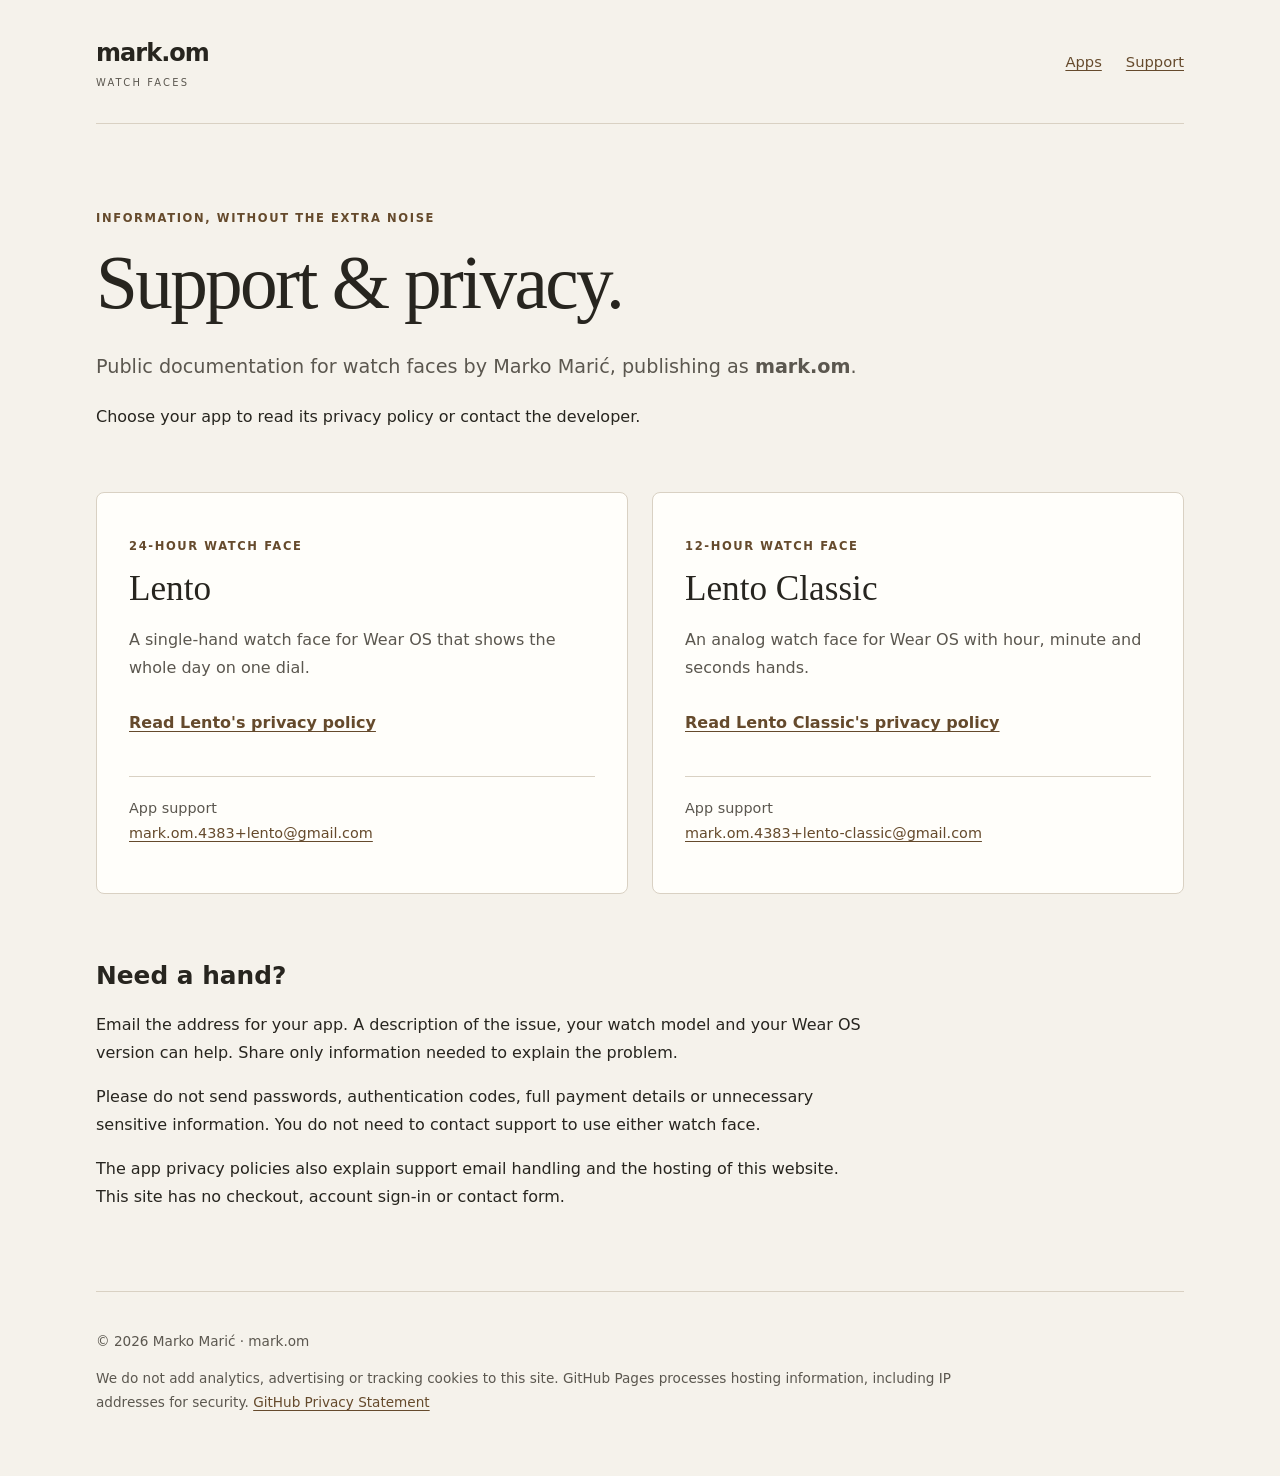
==== index.html @ ae16f756 "Add watch face support and privacy pages [AI-assisted], reviewed by: Marko Marić" ====
<!doctype html>
<html lang="en">
<head>
  <meta charset="utf-8">
  <meta name="viewport" content="width=device-width, initial-scale=1">
  <meta name="referrer" content="no-referrer">
  <meta name="description" content="Support and privacy information for Lento and Lento Classic watch faces by mark.om.">
  <title>Watch faces | Support &amp; privacy | mark.om</title>
  <link rel="stylesheet" href="styles.css">
</head>
<body>
  <a class="skip-link" href="#main">Skip to content</a>
  <header class="site-header wrap">
    <a class="brand" href="index.html" aria-label="mark.om watch faces home">mark.om<span>WATCH FACES</span></a>
    <nav aria-label="Main navigation"><a href="#apps">Apps</a><a href="#support">Support</a></nav>
  </header>
  <main id="main" class="wrap">
    <section class="intro" aria-labelledby="page-title">
      <p class="eyebrow">INFORMATION, WITHOUT THE EXTRA NOISE</p>
      <h1 id="page-title">Support &amp; privacy.</h1>
      <p class="lead">Public documentation for watch faces by Marko Marić, publishing as <strong>mark.om</strong>.</p>
      <p>Choose your app to read its privacy policy or contact the developer.</p>
    </section>
    <section id="apps" class="app-grid" aria-label="Watch face documentation">
      <article class="app-card">
        <p class="eyebrow">24-HOUR WATCH FACE</p>
        <h2>Lento</h2>
        <p>A single-hand watch face for Wear OS that shows the whole day on one dial.</p>
        <a class="policy-link" href="lento/privacy/index.html">Read Lento's privacy policy</a>
        <p class="contact"><span>App support</span><a href="mailto:mark.om.4383+lento@gmail.com">mark.om.4383+lento@gmail.com</a></p>
      </article>
      <article class="app-card">
        <p class="eyebrow">12-HOUR WATCH FACE</p>
        <h2>Lento Classic</h2>
        <p>An analog watch face for Wear OS with hour, minute and seconds hands.</p>
        <a class="policy-link" href="lento-classic/privacy/index.html">Read Lento Classic's privacy policy</a>
        <p class="contact"><span>App support</span><a href="mailto:mark.om.4383+lento-classic@gmail.com">mark.om.4383+lento-classic@gmail.com</a></p>
      </article>
    </section>
    <section id="support" class="support-section" aria-labelledby="support-title">
      <h2 id="support-title">Need a hand?</h2>
      <p>Email the address for your app. A description of the issue, your watch model and your Wear OS version can help. Share only information needed to explain the problem.</p>
      <p>Please do not send passwords, authentication codes, full payment details or unnecessary sensitive information. You do not need to contact support to use either watch face.</p>
      <p>The app privacy policies also explain support email handling and the hosting of this website. This site has no checkout, account sign-in or contact form.</p>
    </section>
  </main>
  <footer class="site-footer wrap">
    <p>© 2026 Marko Marić · mark.om</p>
    <p>We do not add analytics, advertising or tracking cookies to this site. GitHub Pages processes hosting information, including IP addresses for security. <a href="https://docs.github.com/en/site-policy/privacy-policies/github-general-privacy-statement" rel="noreferrer">GitHub Privacy Statement</a></p>
  </footer>
</body>
</html>
---- styles.css ----
:root {
  color-scheme: light;
  --paper: #f5f2eb;
  --card: #fffefa;
  --ink: #27251f;
  --muted: #5b574f;
  --accent: #654a2c;
  --line: #d9d1c3;
}
* { box-sizing: border-box; }
html { scroll-padding-top: 1.5rem; }
body { margin: 0; background: var(--paper); color: var(--ink); font: 1rem/1.75 system-ui, -apple-system, BlinkMacSystemFont, "Segoe UI", sans-serif; }
a { color: var(--accent); text-underline-offset: .2em; overflow-wrap: anywhere; }
a:hover { text-decoration-thickness: .14em; }
a:focus-visible { outline: 3px solid var(--accent); outline-offset: 5px; border-radius: 2px; }
.wrap { width: min(100% - 3rem, 68rem); margin-inline: auto; }
.skip-link { position: absolute; left: 1rem; top: -8rem; padding: .6rem 1rem; background: var(--card); z-index: 2; }
.skip-link:focus { top: 1rem; }
.site-header { display: flex; justify-content: space-between; align-items: center; gap: 2rem; padding-block: 2rem; border-bottom: 1px solid var(--line); }
.brand { color: var(--ink); text-decoration: none; font-size: 1.5rem; font-weight: 650; letter-spacing: -.04em; }
.brand span { display: block; color: var(--muted); font-size: .62rem; font-weight: 500; letter-spacing: .22em; }
nav { display: flex; flex-wrap: wrap; gap: 1.5rem; font-size: .92rem; }
.intro { max-width: 48rem; padding-block: 4.5rem 2.8rem; }
.eyebrow { color: var(--accent); font-size: .72rem; font-weight: 650; letter-spacing: .14em; }
h1, h2 { line-height: 1.15; text-wrap: balance; }
h1 { margin: .5rem 0 1.5rem; font-family: Georgia, "Times New Roman", serif; font-weight: 400; font-size: clamp(2.5rem, 6vw, 4.7rem); letter-spacing: -.035em; }
h2 { font-size: 1.55rem; font-weight: 600; }
.lead { font-size: 1.2rem; color: var(--muted); }
.app-grid { display: grid; grid-template-columns: repeat(2, minmax(0, 1fr)); gap: 1.5rem; }
.app-card { padding: 2rem; border: 1px solid var(--line); border-radius: .5rem; background: var(--card); }
.app-card h2 { font: 400 2.2rem/1.2 Georgia, "Times New Roman", serif; margin-block: .5rem 1rem; }
.app-card > p:not(.eyebrow) { color: var(--muted); }
.policy-link { display: inline-block; margin-block: .7rem; font-weight: 600; }
.contact { margin-top: 1.7rem; padding-top: 1.2rem; border-top: 1px solid var(--line); font-size: .9rem; }
.contact span { display: block; }
.support-section { max-width: 48rem; padding-block: 3rem; }
.site-footer { margin-top: 1rem; padding-block: 1.5rem 3rem; border-top: 1px solid var(--line); color: var(--muted); font-size: .85rem; }
.site-footer p { max-width: 54rem; }
.policy { max-width: 48rem; margin-inline: auto; padding-block: 3rem; }
.policy h1 { font-size: clamp(2.3rem, 5vw, 3.8rem); }
.policy h2 { margin-top: 2.6rem; font-size: 1.3rem; line-height: 1.4; }
.policy li { margin-block: .4rem; }
.policy-meta { color: var(--muted); font-size: .9rem; }
.summary { padding: 1rem 1.3rem; background: var(--card); border-left: 3px solid var(--accent); margin-block: 1.8rem; }
.summary p { margin: .3rem 0; }
code { font-size: .9em; overflow-wrap: anywhere; }
@media (max-width: 42rem) {
  .wrap { width: min(100% - 2rem, 68rem); }
  .site-header { padding-block: 1.3rem; gap: 1rem; }
  nav { gap: 1rem; }
  .intro { padding-block: 2.8rem 1.8rem; }
  .app-grid { grid-template-columns: 1fr; }
  .app-card { padding: 1.4rem; }
  .policy { padding-block: 2rem; }
}
@media print {
  body { background: white; color: black; font-size: 11pt; }
  .wrap { width: 100%; }
  nav, .skip-link { display: none; }
  a { color: black; }
  .policy { max-width: none; padding-block: 1rem; }
  .summary { background: white; }
}
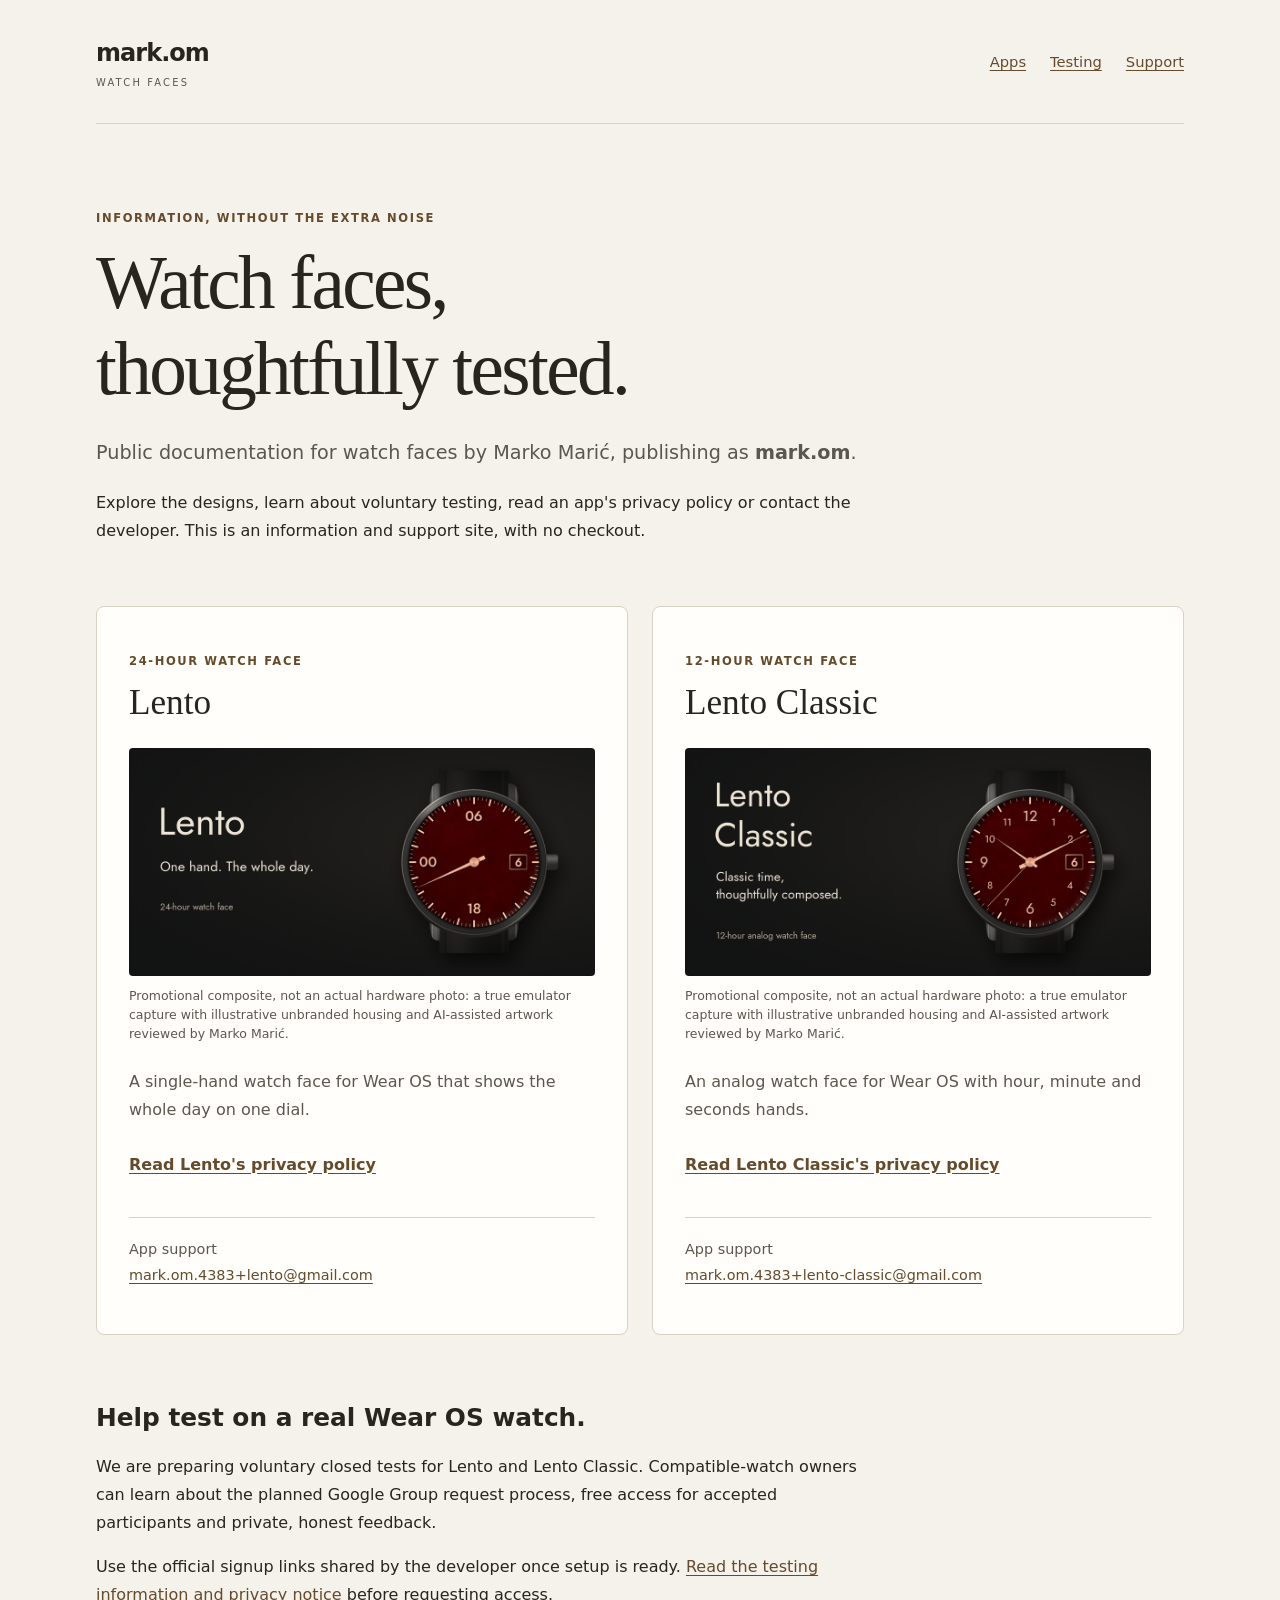
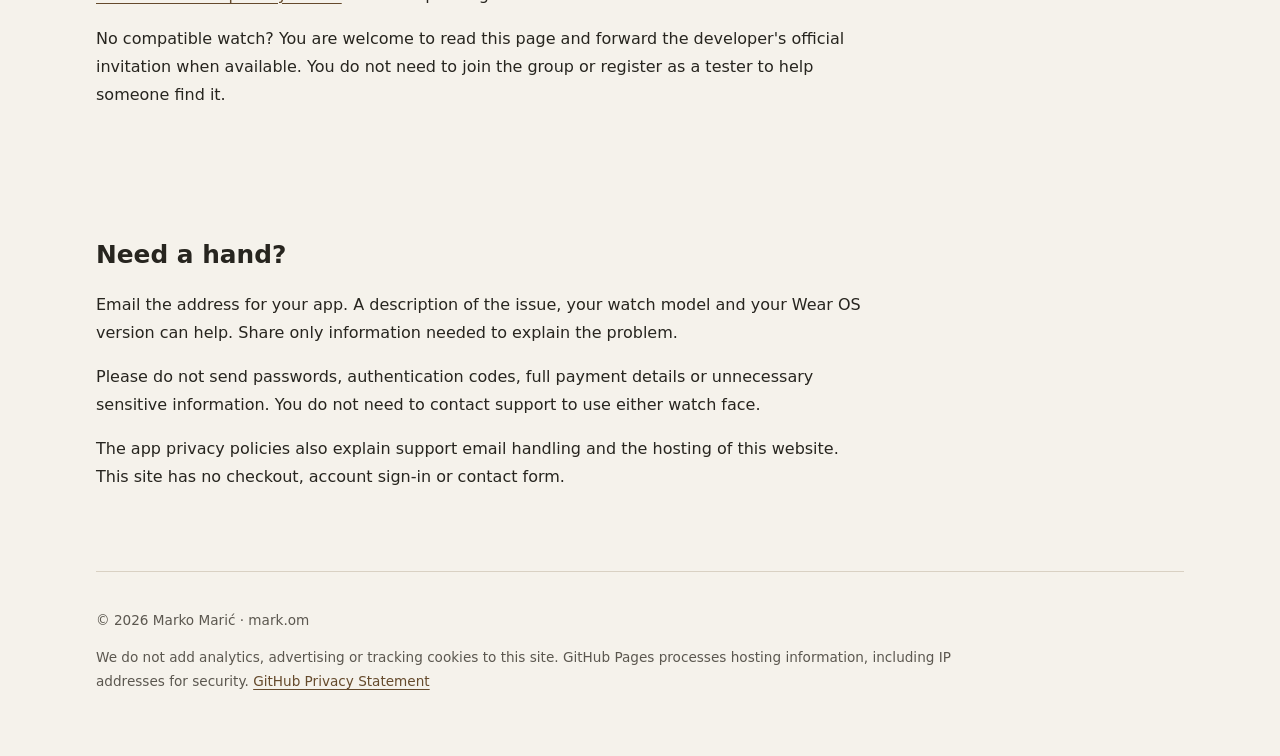
==== commit 3b3352eb: "Add voluntary closed-testing information [AI-assisted], reviewed by: Marko Marić" ====
--- a/index.html
+++ b/index.html
@@ -4,27 +4,31 @@
   <meta charset="utf-8">
   <meta name="viewport" content="width=device-width, initial-scale=1">
   <meta name="referrer" content="no-referrer">
-  <meta name="description" content="Support and privacy information for Lento and Lento Classic watch faces by mark.om.">
-  <title>Watch faces | Support &amp; privacy | mark.om</title>
+  <meta name="description" content="Information, voluntary closed testing, support and privacy for Lento and Lento Classic watch faces by mark.om.">
+  <title>Watch faces | Testing, support &amp; privacy | mark.om</title>
   <link rel="stylesheet" href="styles.css">
 </head>
 <body>
   <a class="skip-link" href="#main">Skip to content</a>
   <header class="site-header wrap">
     <a class="brand" href="index.html" aria-label="mark.om watch faces home">mark.om<span>WATCH FACES</span></a>
-    <nav aria-label="Main navigation"><a href="#apps">Apps</a><a href="#support">Support</a></nav>
+    <nav aria-label="Main navigation"><a href="#apps">Apps</a><a href="testing/index.html">Testing</a><a href="#support">Support</a></nav>
   </header>
   <main id="main" class="wrap">
     <section class="intro" aria-labelledby="page-title">
       <p class="eyebrow">INFORMATION, WITHOUT THE EXTRA NOISE</p>
-      <h1 id="page-title">Support &amp; privacy.</h1>
+      <h1 id="page-title">Watch faces, thoughtfully tested.</h1>
       <p class="lead">Public documentation for watch faces by Marko Marić, publishing as <strong>mark.om</strong>.</p>
-      <p>Choose your app to read its privacy policy or contact the developer.</p>
+      <p>Explore the designs, learn about voluntary testing, read an app's privacy policy or contact the developer. This is an information and support site, with no checkout.</p>
     </section>
     <section id="apps" class="app-grid" aria-label="Watch face documentation">
       <article class="app-card">
         <p class="eyebrow">24-HOUR WATCH FACE</p>
         <h2>Lento</h2>
+        <figure class="feature">
+          <img src="assets/lento-feature.png" width="1024" height="500" alt="Lento promotional composite showing its 24-hour single-hand watch face in illustrative unbranded watch housing.">
+          <figcaption>Promotional composite, not an actual hardware photo: a true emulator capture with illustrative unbranded housing and AI-assisted artwork reviewed by Marko Marić.</figcaption>
+        </figure>
         <p>A single-hand watch face for Wear OS that shows the whole day on one dial.</p>
         <a class="policy-link" href="lento/privacy/index.html">Read Lento's privacy policy</a>
         <p class="contact"><span>App support</span><a href="mailto:mark.om.4383+lento@gmail.com">mark.om.4383+lento@gmail.com</a></p>
@@ -32,10 +36,20 @@
       <article class="app-card">
         <p class="eyebrow">12-HOUR WATCH FACE</p>
         <h2>Lento Classic</h2>
+        <figure class="feature">
+          <img src="assets/lento-classic-feature.png" width="1024" height="500" alt="Lento Classic promotional composite showing its analog hour, minute and seconds hands in illustrative unbranded watch housing.">
+          <figcaption>Promotional composite, not an actual hardware photo: a true emulator capture with illustrative unbranded housing and AI-assisted artwork reviewed by Marko Marić.</figcaption>
+        </figure>
         <p>An analog watch face for Wear OS with hour, minute and seconds hands.</p>
         <a class="policy-link" href="lento-classic/privacy/index.html">Read Lento Classic's privacy policy</a>
         <p class="contact"><span>App support</span><a href="mailto:mark.om.4383+lento-classic@gmail.com">mark.om.4383+lento-classic@gmail.com</a></p>
       </article>
+    </section>
+    <section id="testing" class="support-section" aria-labelledby="testing-title">
+      <h2 id="testing-title">Help test on a real Wear OS watch.</h2>
+      <p>We are preparing voluntary closed tests for Lento and Lento Classic. Compatible-watch owners can learn about the planned Google Group request process, free access for accepted participants and private, honest feedback.</p>
+      <p>Use the official signup links shared by the developer once setup is ready. <a href="testing/index.html">Read the testing information and privacy notice</a> before requesting access.</p>
+      <p>No compatible watch? You are welcome to read this page and forward the developer's official invitation when available. You do not need to join the group or register as a tester to help someone find it.</p>
     </section>
     <section id="support" class="support-section" aria-labelledby="support-title">
       <h2 id="support-title">Need a hand?</h2>
--- a/styles.css
+++ b/styles.css
@@ -44,9 +44,17 @@
 .summary { padding: 1rem 1.3rem; background: var(--card); border-left: 3px solid var(--accent); margin-block: 1.8rem; }
 .summary p { margin: .3rem 0; }
 code { font-size: .9em; overflow-wrap: anywhere; }
+.feature { margin: 1.5rem 0; }
+.feature img { display: block; width: 100%; height: auto; border-radius: .25rem; }
+.feature figcaption { margin-top: .6rem; font-size: .78rem; line-height: 1.55; color: var(--muted); }
+.section-nav { padding-block: .8rem; border-block: 1px solid var(--line); }
+.intent { margin: 1.5rem 0; padding: 1rem 1.3rem; border-left: 3px solid var(--accent); background: var(--card); }
+.intent p { margin: 0; }
+.policy h3 { margin-top: 1.8rem; font-size: 1.1rem; line-height: 1.45; }
+.policy section { scroll-margin-top: 1.5rem; }
 @media (max-width: 42rem) {
   .wrap { width: min(100% - 2rem, 68rem); }
-  .site-header { padding-block: 1.3rem; gap: 1rem; }
+  .site-header { padding-block: 1.3rem; gap: 1rem; flex-wrap: wrap; }
   nav { gap: 1rem; }
   .intro { padding-block: 2.8rem 1.8rem; }
   .app-grid { grid-template-columns: 1fr; }
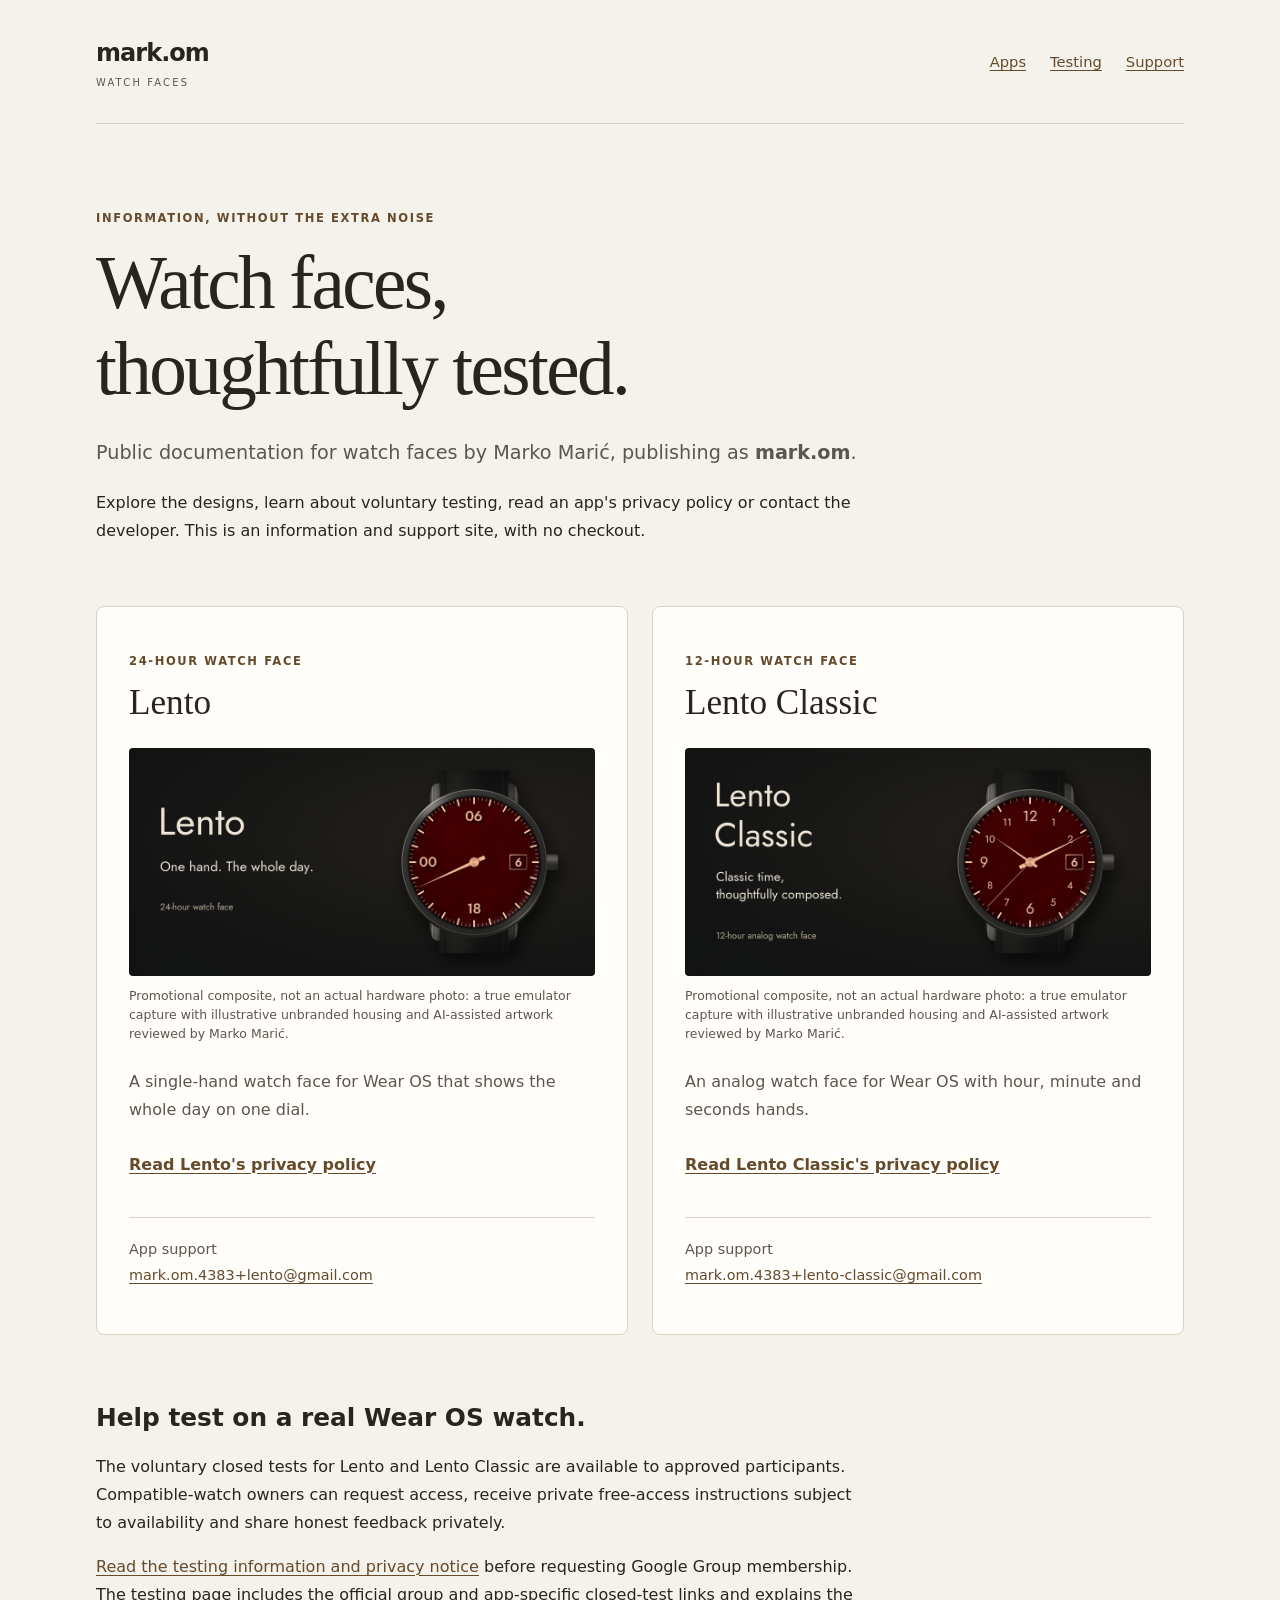
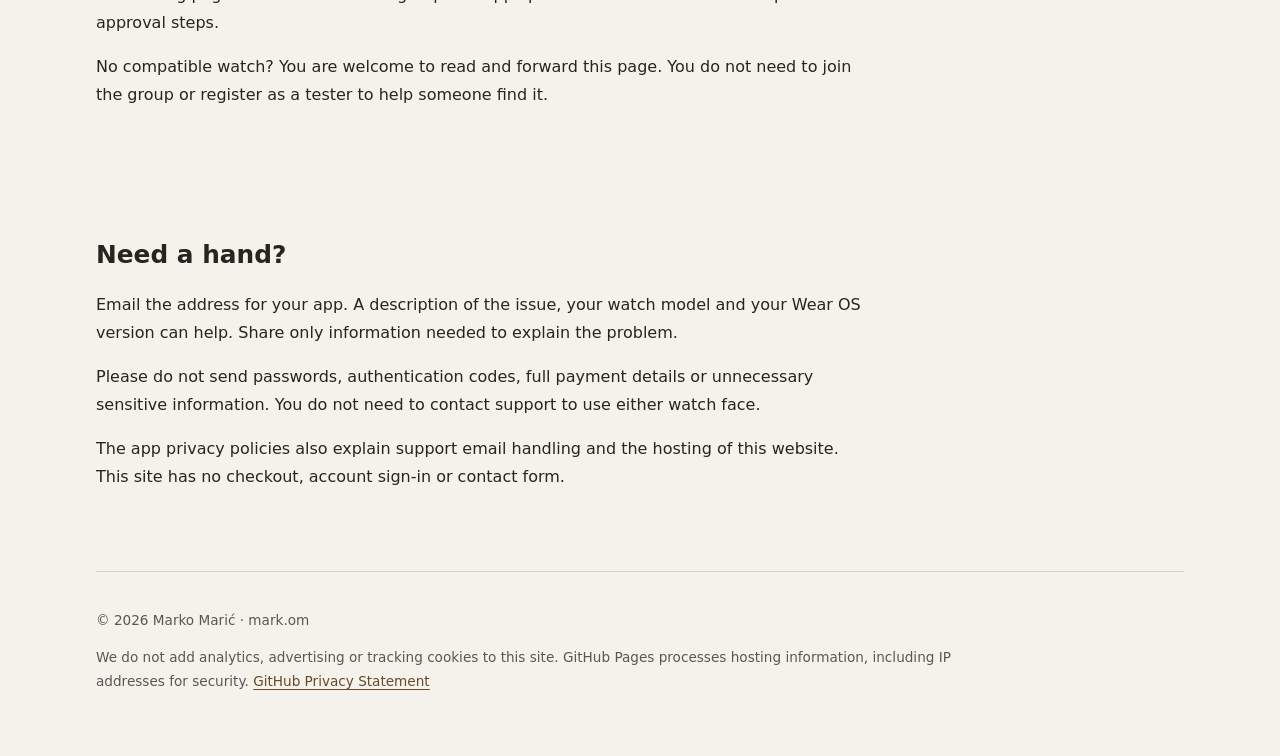
==== commit dc608bd0: "Add active closed-test signup links [AI-assisted], reviewed by: Marko Marić" ====
--- a/index.html
+++ b/index.html
@@ -47,9 +47,9 @@
     </section>
     <section id="testing" class="support-section" aria-labelledby="testing-title">
       <h2 id="testing-title">Help test on a real Wear OS watch.</h2>
-      <p>We are preparing voluntary closed tests for Lento and Lento Classic. Compatible-watch owners can learn about the planned Google Group request process, free access for accepted participants and private, honest feedback.</p>
-      <p>Use the official signup links shared by the developer once setup is ready. <a href="testing/index.html">Read the testing information and privacy notice</a> before requesting access.</p>
-      <p>No compatible watch? You are welcome to read this page and forward the developer's official invitation when available. You do not need to join the group or register as a tester to help someone find it.</p>
+      <p>The voluntary closed tests for Lento and Lento Classic are available to approved participants. Compatible-watch owners can request access, receive private free-access instructions subject to availability and share honest feedback privately.</p>
+      <p><a href="testing/index.html">Read the testing information and privacy notice</a> before requesting Google Group membership. The testing page includes the official group and app-specific closed-test links and explains the approval steps.</p>
+      <p>No compatible watch? You are welcome to read and forward this page. You do not need to join the group or register as a tester to help someone find it.</p>
     </section>
     <section id="support" class="support-section" aria-labelledby="support-title">
       <h2 id="support-title">Need a hand?</h2>
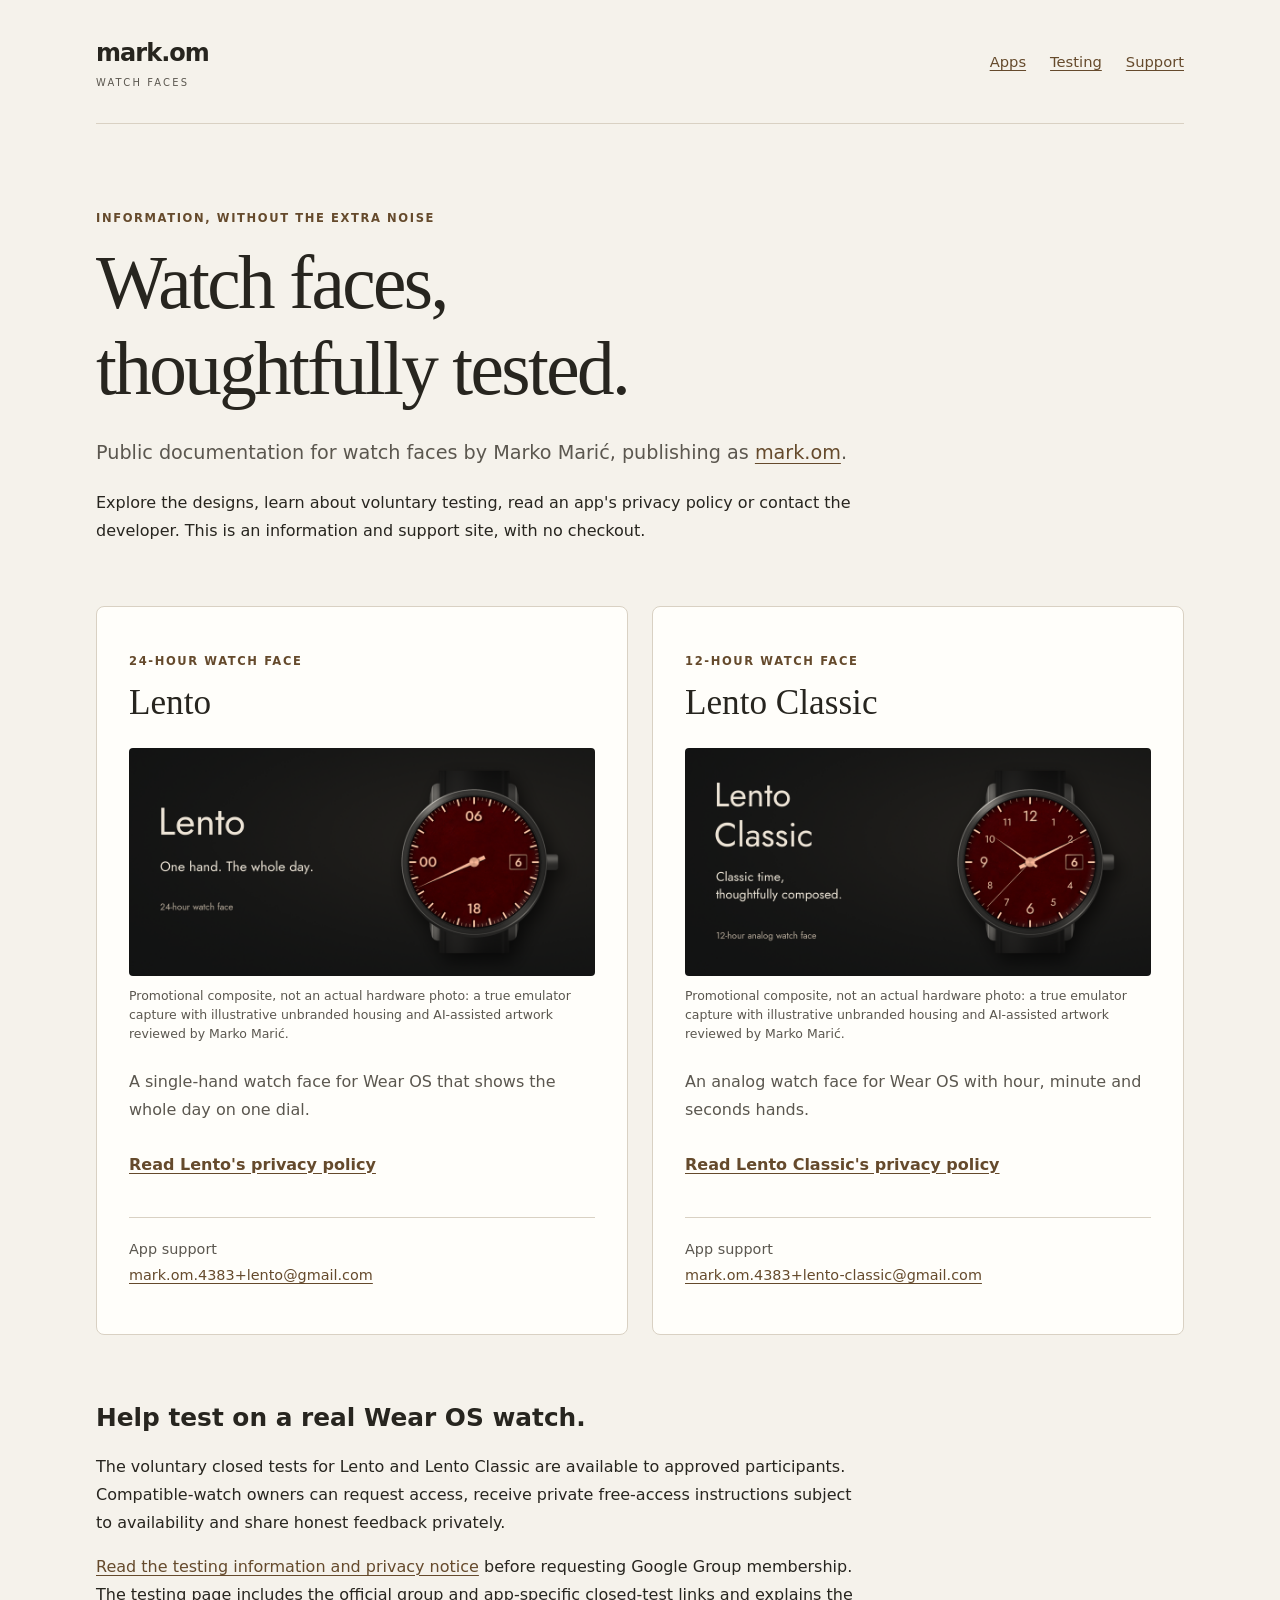
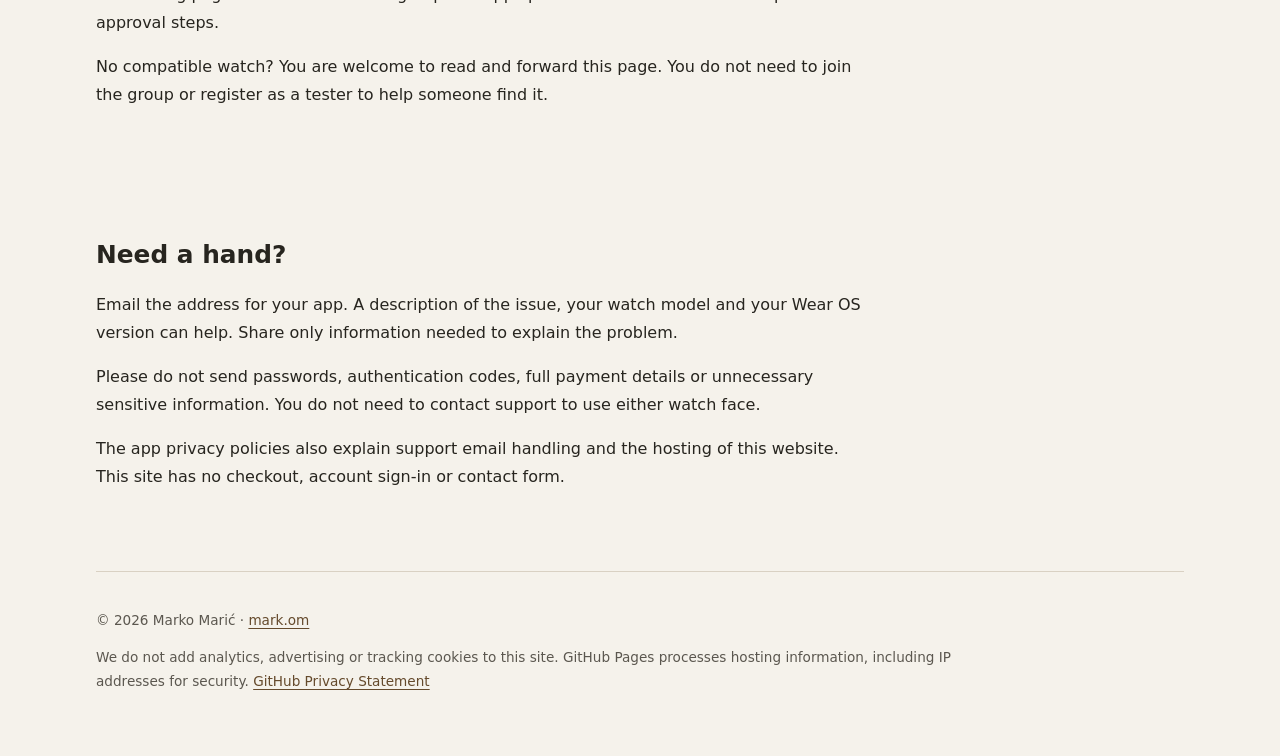
==== commit 850e1181: "Align testing guidance and brand links" ====
--- a/index.html
+++ b/index.html
@@ -11,14 +11,14 @@
 <body>
   <a class="skip-link" href="#main">Skip to content</a>
   <header class="site-header wrap">
-    <a class="brand" href="index.html" aria-label="mark.om watch faces home">mark.om<span>WATCH FACES</span></a>
+    <a class="brand" href="https://github.com/mmaric27" aria-label="mark.om on GitHub">mark.om<span>WATCH FACES</span></a>
     <nav aria-label="Main navigation"><a href="#apps">Apps</a><a href="testing/index.html">Testing</a><a href="#support">Support</a></nav>
   </header>
   <main id="main" class="wrap">
     <section class="intro" aria-labelledby="page-title">
       <p class="eyebrow">INFORMATION, WITHOUT THE EXTRA NOISE</p>
       <h1 id="page-title">Watch faces, thoughtfully tested.</h1>
-      <p class="lead">Public documentation for watch faces by Marko Marić, publishing as <strong>mark.om</strong>.</p>
+      <p class="lead">Public documentation for watch faces by Marko Marić, publishing as <a href="https://github.com/mmaric27">mark.om</a>.</p>
       <p>Explore the designs, learn about voluntary testing, read an app's privacy policy or contact the developer. This is an information and support site, with no checkout.</p>
     </section>
     <section id="apps" class="app-grid" aria-label="Watch face documentation">
@@ -59,7 +59,7 @@
     </section>
   </main>
   <footer class="site-footer wrap">
-    <p>© 2026 Marko Marić · mark.om</p>
+    <p>© 2026 Marko Marić · <a href="https://github.com/mmaric27">mark.om</a></p>
     <p>We do not add analytics, advertising or tracking cookies to this site. GitHub Pages processes hosting information, including IP addresses for security. <a href="https://docs.github.com/en/site-policy/privacy-policies/github-general-privacy-statement" rel="noreferrer">GitHub Privacy Statement</a></p>
   </footer>
 </body>
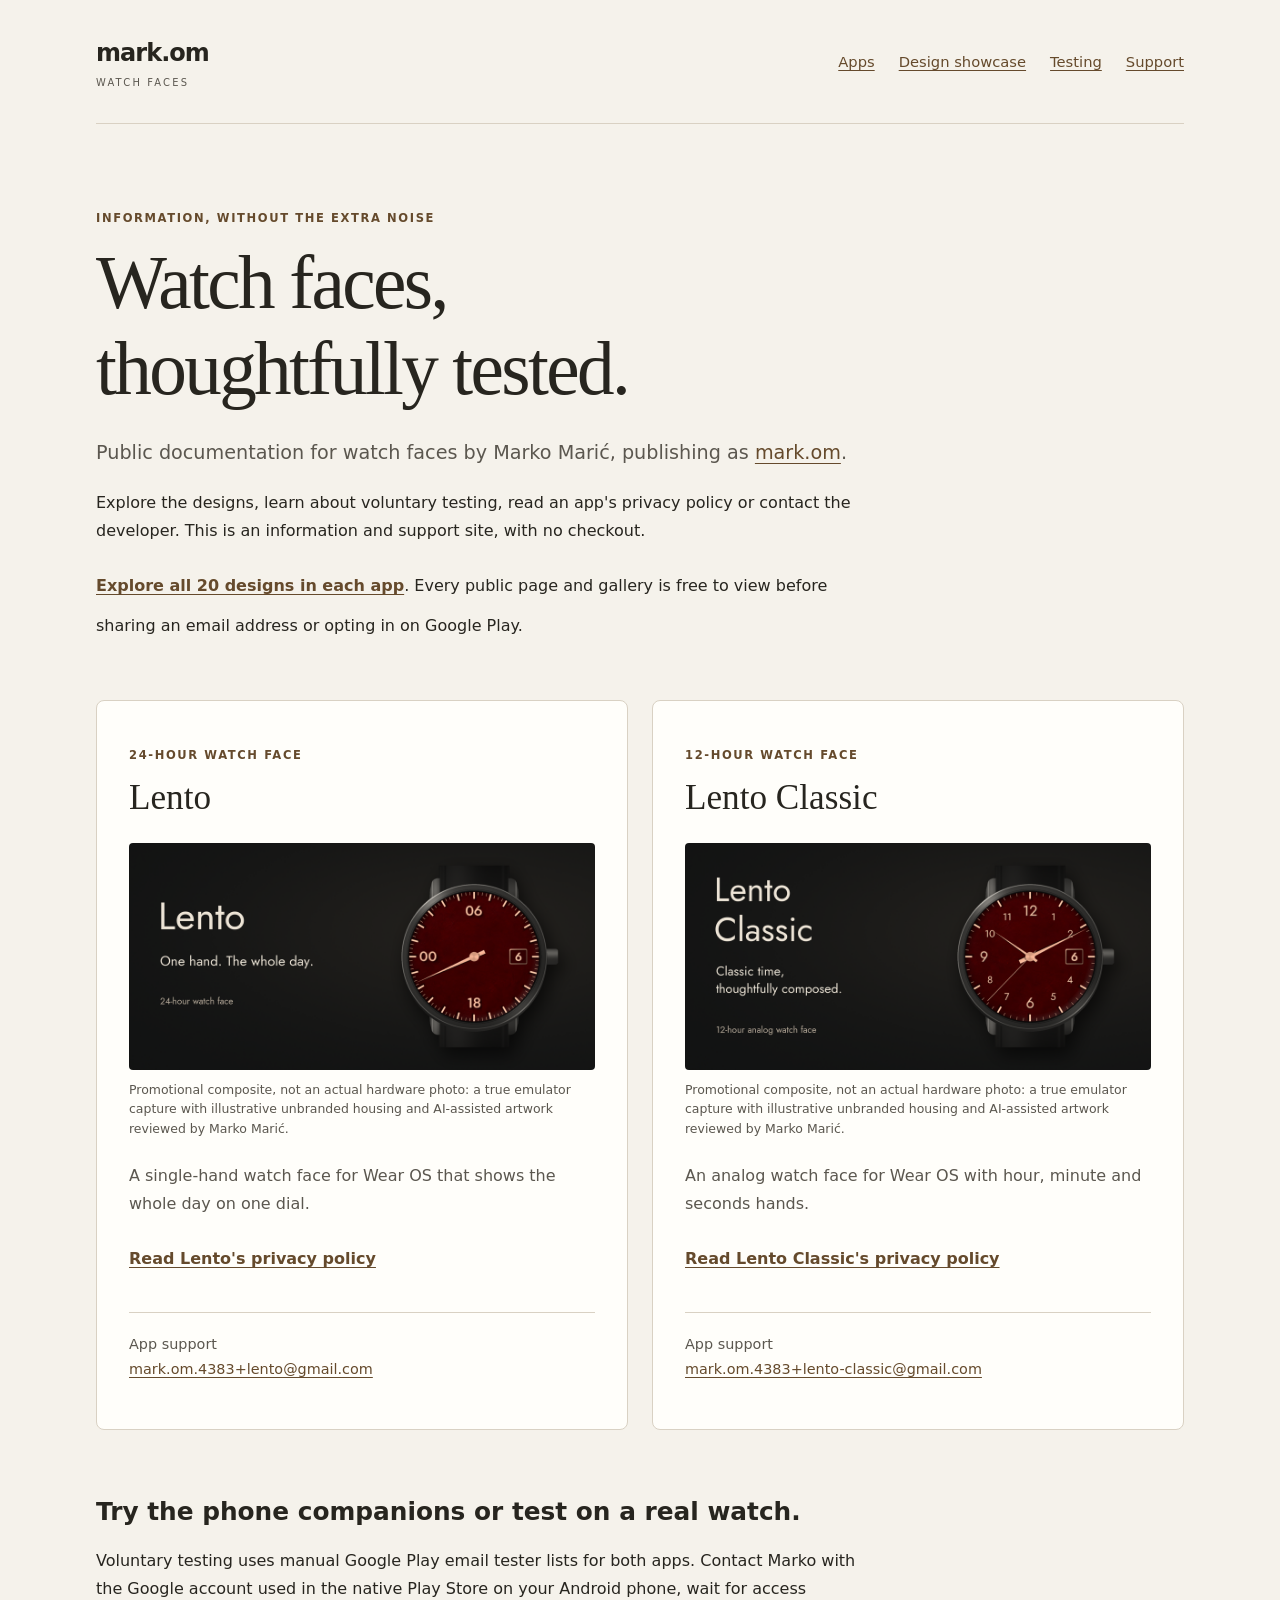
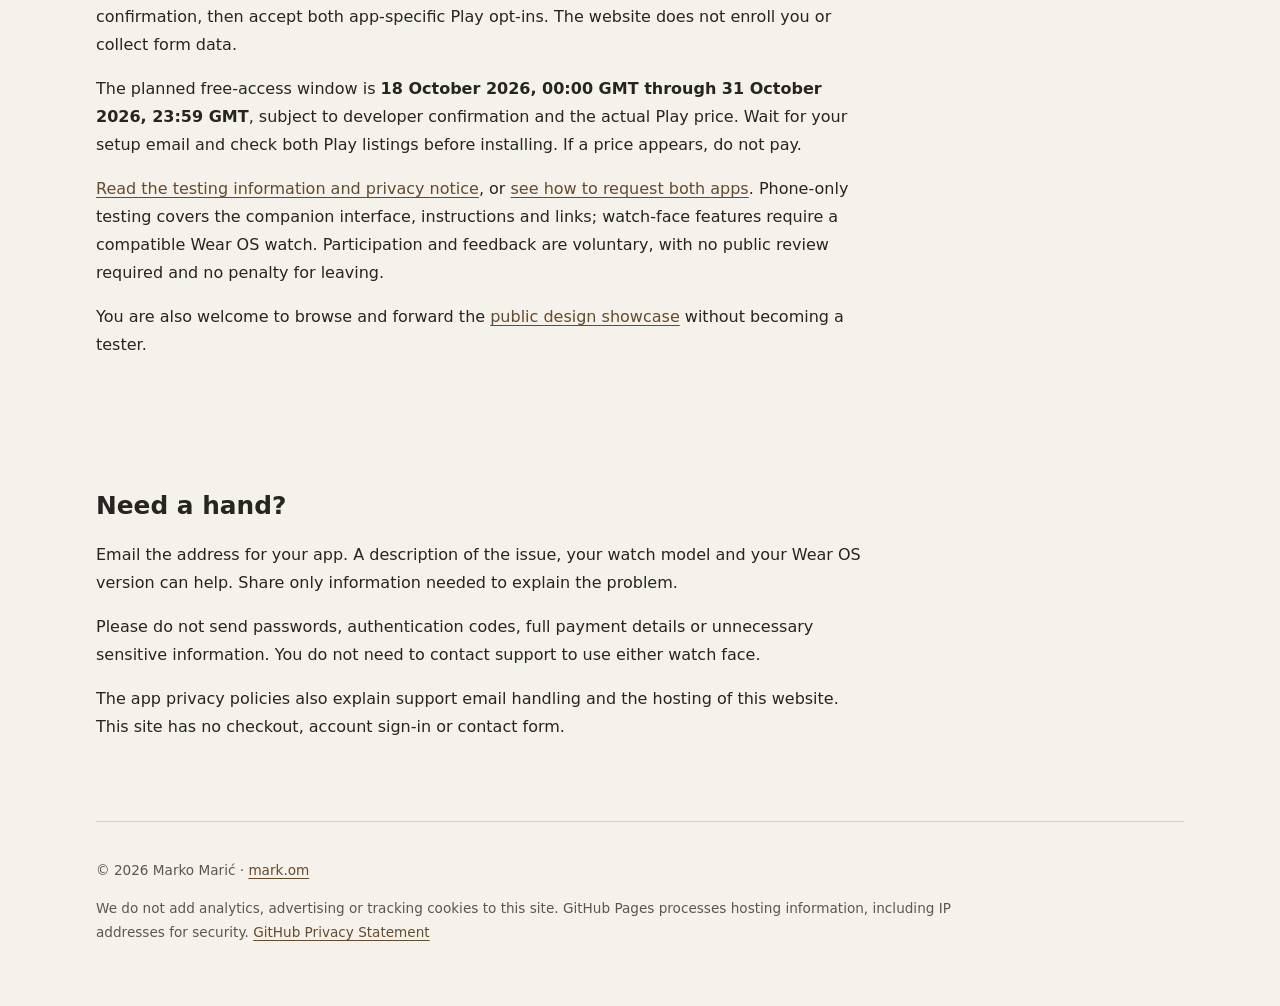
==== commit 968de006: "Simplify tester access with manual email lists" ====
--- a/index.html
+++ b/index.html
@@ -12,7 +12,7 @@
   <a class="skip-link" href="#main">Skip to content</a>
   <header class="site-header wrap">
     <a class="brand" href="https://github.com/mmaric27" aria-label="mark.om on GitHub">mark.om<span>WATCH FACES</span></a>
-    <nav aria-label="Main navigation"><a href="#apps">Apps</a><a href="testing/index.html">Testing</a><a href="#support">Support</a></nav>
+    <nav aria-label="Main navigation"><a href="#apps">Apps</a><a href="invite/">Design showcase</a><a href="testing/index.html">Testing</a><a href="#support">Support</a></nav>
   </header>
   <main id="main" class="wrap">
     <section class="intro" aria-labelledby="page-title">
@@ -20,6 +20,7 @@
       <h1 id="page-title">Watch faces, thoughtfully tested.</h1>
       <p class="lead">Public documentation for watch faces by Marko Marić, publishing as <a href="https://github.com/mmaric27">mark.om</a>.</p>
       <p>Explore the designs, learn about voluntary testing, read an app's privacy policy or contact the developer. This is an information and support site, with no checkout.</p>
+      <p><a class="policy-link" href="invite/">Explore all 20 designs in each app</a>. Every public page and gallery is free to view before sharing an email address or opting in on Google Play.</p>
     </section>
     <section id="apps" class="app-grid" aria-label="Watch face documentation">
       <article class="app-card">
@@ -46,10 +47,11 @@
       </article>
     </section>
     <section id="testing" class="support-section" aria-labelledby="testing-title">
-      <h2 id="testing-title">Help test on a real Wear OS watch.</h2>
-      <p>The voluntary closed tests for Lento and Lento Classic are available to approved participants. Compatible-watch owners can request access, receive private free-access instructions subject to availability and share honest feedback privately.</p>
-      <p><a href="testing/index.html">Read the testing information and privacy notice</a> before requesting Google Group membership. The testing page includes the official group and app-specific closed-test links and explains the approval steps.</p>
-      <p>No compatible watch? You are welcome to read and forward this page. You do not need to join the group or register as a tester to help someone find it.</p>
+      <h2 id="testing-title">Try the phone companions or test on a real watch.</h2>
+      <p>Voluntary testing uses manual Google Play email tester lists for both apps. Contact Marko with the Google account used in the native Play Store on your Android phone, wait for access confirmation, then accept both app-specific Play opt-ins. The website does not enroll you or collect form data.</p>
+      <p>The planned free-access window is <strong>18 October 2026, 00:00 GMT through 31 October 2026, 23:59 GMT</strong>, subject to developer confirmation and the actual Play price. Wait for your setup email and check both Play listings before installing. If a price appears, do not pay.</p>
+      <p><a href="testing/index.html">Read the testing information and privacy notice</a>, or <a href="invite/#join">see how to request both apps</a>. Phone-only testing covers the companion interface, instructions and links; watch-face features require a compatible Wear OS watch. Participation and feedback are voluntary, with no public review required and no penalty for leaving.</p>
+      <p>You are also welcome to browse and forward the <a href="invite/">public design showcase</a> without becoming a tester.</p>
     </section>
     <section id="support" class="support-section" aria-labelledby="support-title">
       <h2 id="support-title">Need a hand?</h2>
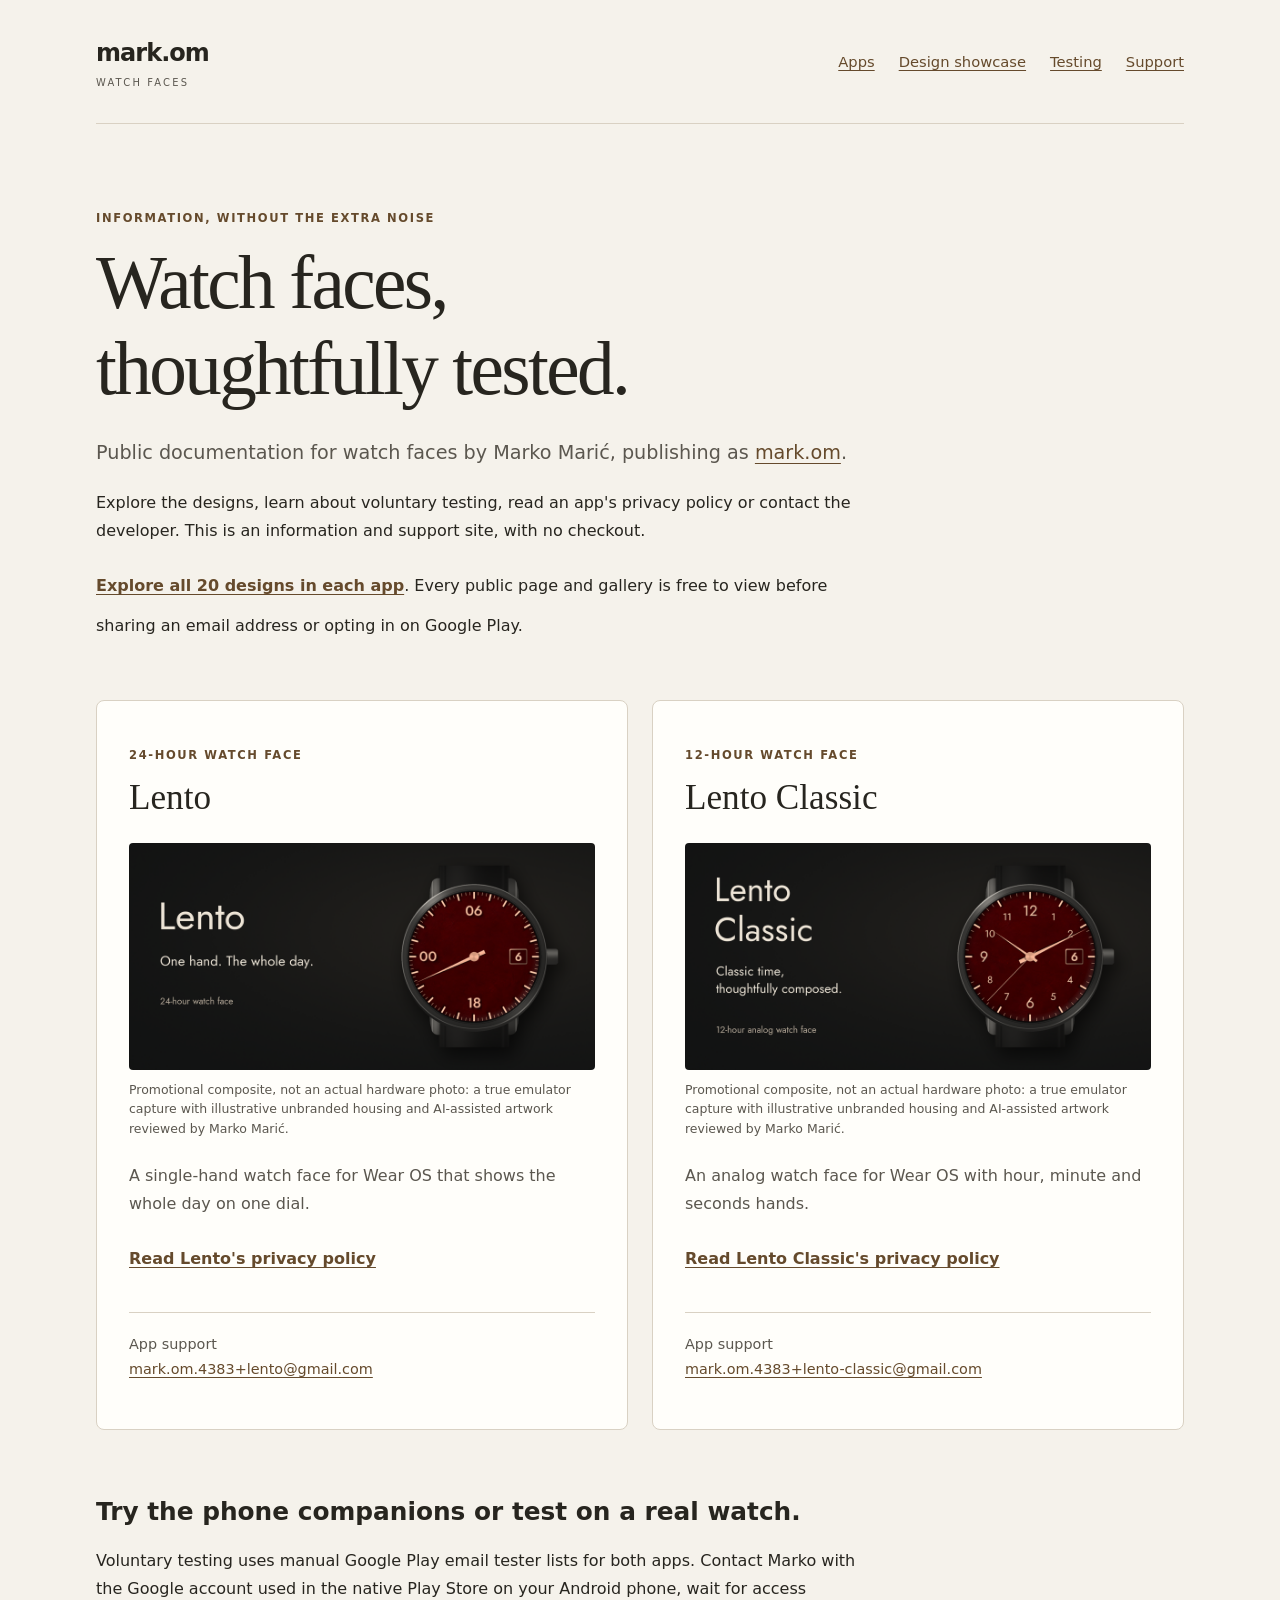
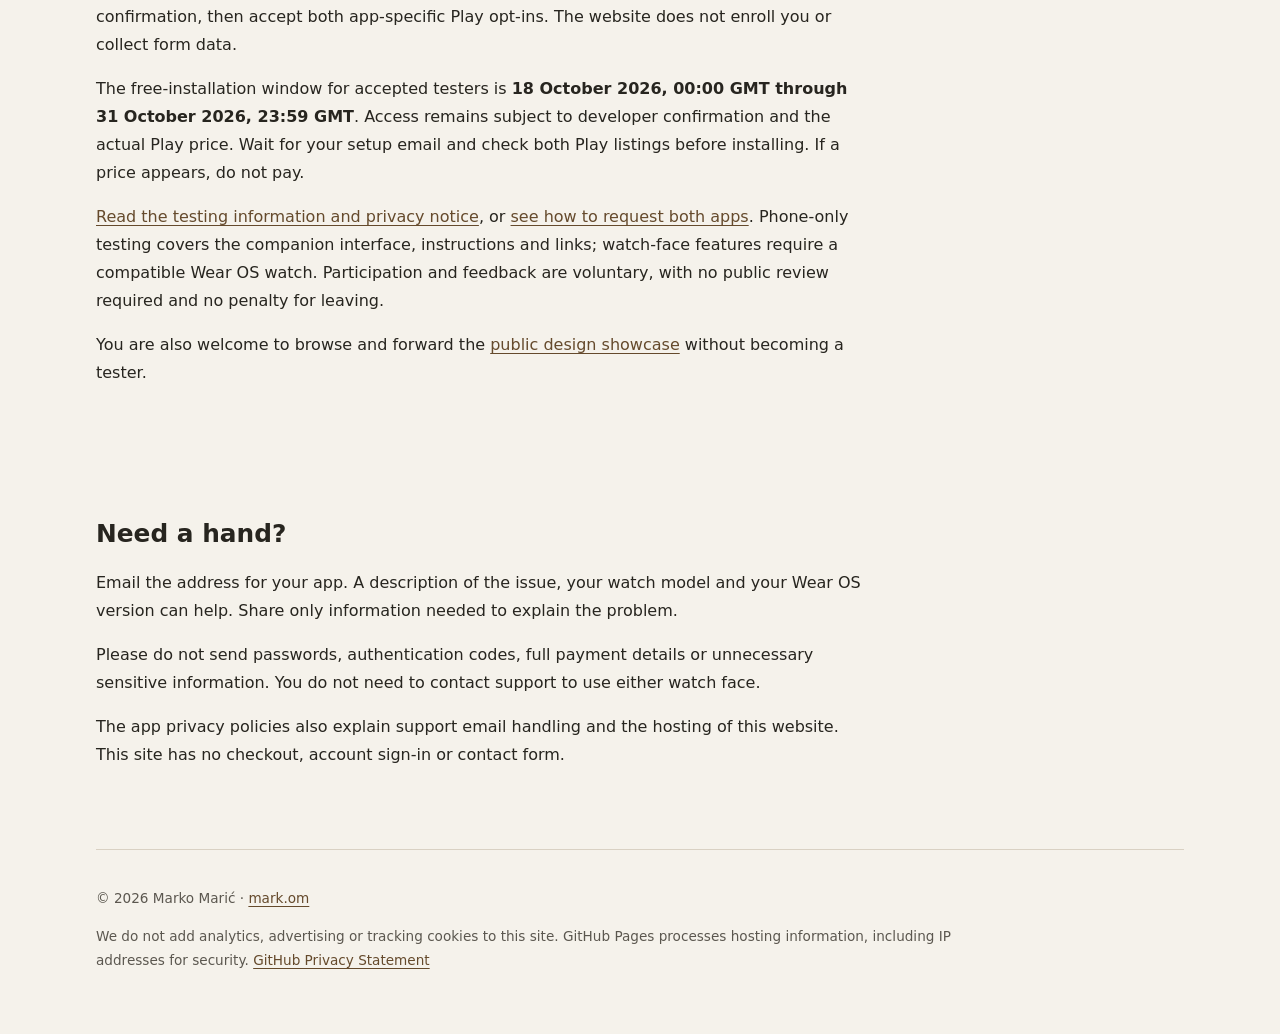
==== commit 2dcb26a0: "Align testing copy with date-independent welcomes" ====
--- a/index.html
+++ b/index.html
@@ -49,7 +49,7 @@
     <section id="testing" class="support-section" aria-labelledby="testing-title">
       <h2 id="testing-title">Try the phone companions or test on a real watch.</h2>
       <p>Voluntary testing uses manual Google Play email tester lists for both apps. Contact Marko with the Google account used in the native Play Store on your Android phone, wait for access confirmation, then accept both app-specific Play opt-ins. The website does not enroll you or collect form data.</p>
-      <p>The planned free-access window is <strong>18 October 2026, 00:00 GMT through 31 October 2026, 23:59 GMT</strong>, subject to developer confirmation and the actual Play price. Wait for your setup email and check both Play listings before installing. If a price appears, do not pay.</p>
+      <p>The free-installation window for accepted testers is <strong>18 October 2026, 00:00 GMT through 31 October 2026, 23:59 GMT</strong>. Access remains subject to developer confirmation and the actual Play price. Wait for your setup email and check both Play listings before installing. If a price appears, do not pay.</p>
       <p><a href="testing/index.html">Read the testing information and privacy notice</a>, or <a href="invite/#join">see how to request both apps</a>. Phone-only testing covers the companion interface, instructions and links; watch-face features require a compatible Wear OS watch. Participation and feedback are voluntary, with no public review required and no penalty for leaving.</p>
       <p>You are also welcome to browse and forward the <a href="invite/">public design showcase</a> without becoming a tester.</p>
     </section>
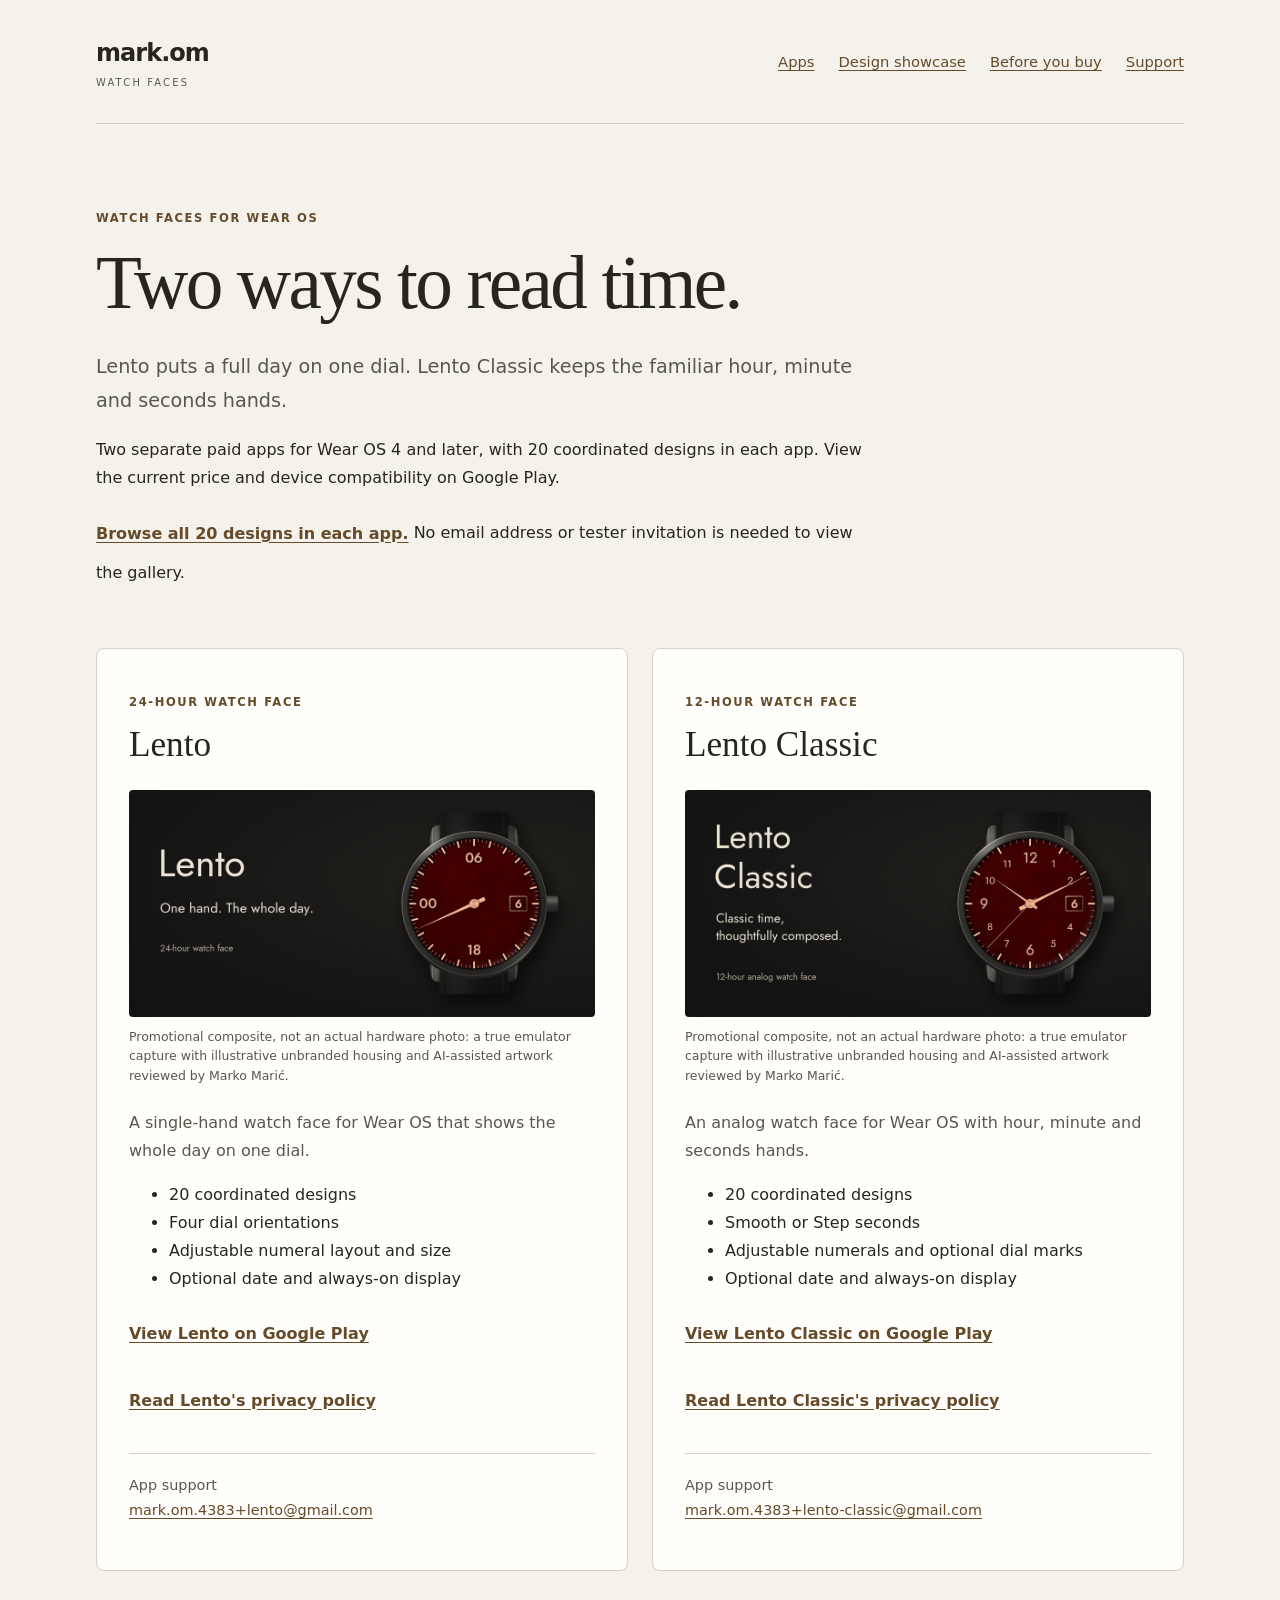
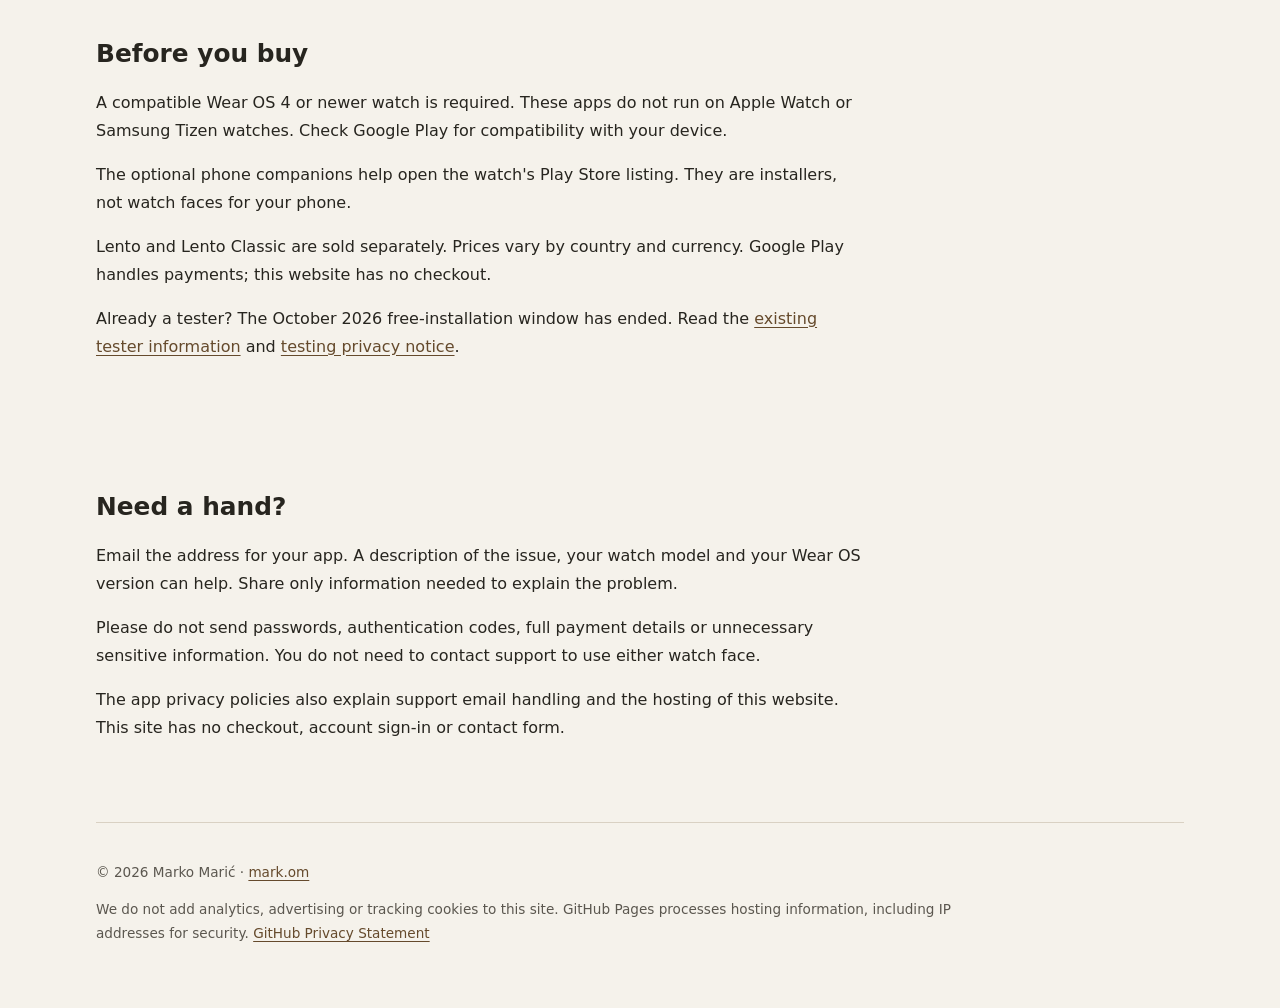
==== commit f2be6be2: "Prepare storefront for public launch" ====
--- a/index.html
+++ b/index.html
@@ -4,25 +4,25 @@
   <meta charset="utf-8">
   <meta name="viewport" content="width=device-width, initial-scale=1">
   <meta name="referrer" content="no-referrer">
-  <meta name="description" content="Information, voluntary closed testing, support and privacy for Lento and Lento Classic watch faces by mark.om.">
-  <title>Watch faces | Testing, support &amp; privacy | mark.om</title>
+  <meta name="description" content="Lento and Lento Classic are two paid watch face apps for Wear OS 4 and later. Explore 20 designs in each app and view prices on Google Play.">
+  <title>Lento &amp; Lento Classic | Wear OS watch faces | mark.om</title>
   <link rel="stylesheet" href="styles.css">
 </head>
 <body>
   <a class="skip-link" href="#main">Skip to content</a>
   <header class="site-header wrap">
     <a class="brand" href="https://github.com/mmaric27" aria-label="mark.om on GitHub">mark.om<span>WATCH FACES</span></a>
-    <nav aria-label="Main navigation"><a href="#apps">Apps</a><a href="invite/">Design showcase</a><a href="testing/index.html">Testing</a><a href="#support">Support</a></nav>
+    <nav aria-label="Main navigation"><a href="#apps">Apps</a><a href="invite/">Design showcase</a><a href="#testing">Before you buy</a><a href="#support">Support</a></nav>
   </header>
   <main id="main" class="wrap">
     <section class="intro" aria-labelledby="page-title">
-      <p class="eyebrow">INFORMATION, WITHOUT THE EXTRA NOISE</p>
-      <h1 id="page-title">Watch faces, thoughtfully tested.</h1>
-      <p class="lead">Public documentation for watch faces by Marko Marić, publishing as <a href="https://github.com/mmaric27">mark.om</a>.</p>
-      <p>Explore the designs, learn about voluntary testing, read an app's privacy policy or contact the developer. This is an information and support site, with no checkout.</p>
-      <p><a class="policy-link" href="invite/">Explore all 20 designs in each app</a>. Every public page and gallery is free to view before sharing an email address or opting in on Google Play.</p>
+      <p class="eyebrow">WATCH FACES FOR WEAR OS</p>
+      <h1 id="page-title">Two ways to read time.</h1>
+      <p class="lead">Lento puts a full day on one dial. Lento Classic keeps the familiar hour, minute and seconds hands.</p>
+      <p>Two separate paid apps for Wear OS 4 and later, with 20 coordinated designs in each app. View the current price and device compatibility on Google Play.</p>
+      <p><a class="policy-link" href="invite/">Browse all 20 designs in each app.</a> No email address or tester invitation is needed to view the gallery.</p>
     </section>
-    <section id="apps" class="app-grid" aria-label="Watch face documentation">
+    <section id="apps" class="app-grid" aria-label="Watch faces">
       <article class="app-card">
         <p class="eyebrow">24-HOUR WATCH FACE</p>
         <h2>Lento</h2>
@@ -31,6 +31,13 @@
           <figcaption>Promotional composite, not an actual hardware photo: a true emulator capture with illustrative unbranded housing and AI-assisted artwork reviewed by Marko Marić.</figcaption>
         </figure>
         <p>A single-hand watch face for Wear OS that shows the whole day on one dial.</p>
+        <ul>
+          <li>20 coordinated designs</li>
+          <li>Four dial orientations</li>
+          <li>Adjustable numeral layout and size</li>
+          <li>Optional date and always-on display</li>
+        </ul>
+        <p><a class="policy-link" href="https://play.google.com/store/apps/details?id=dev.mmaric.lento&amp;utm_source=markom_site&amp;utm_campaign=public_launch_v1" rel="noreferrer">View Lento on Google Play</a></p>
         <a class="policy-link" href="lento/privacy/index.html">Read Lento's privacy policy</a>
         <p class="contact"><span>App support</span><a href="mailto:mark.om.4383+lento@gmail.com">mark.om.4383+lento@gmail.com</a></p>
       </article>
@@ -42,16 +49,23 @@
           <figcaption>Promotional composite, not an actual hardware photo: a true emulator capture with illustrative unbranded housing and AI-assisted artwork reviewed by Marko Marić.</figcaption>
         </figure>
         <p>An analog watch face for Wear OS with hour, minute and seconds hands.</p>
+        <ul>
+          <li>20 coordinated designs</li>
+          <li>Smooth or Step seconds</li>
+          <li>Adjustable numerals and optional dial marks</li>
+          <li>Optional date and always-on display</li>
+        </ul>
+        <p><a class="policy-link" href="https://play.google.com/store/apps/details?id=dev.mmaric.lento.classic&amp;utm_source=markom_site&amp;utm_campaign=public_launch_v1" rel="noreferrer">View Lento Classic on Google Play</a></p>
         <a class="policy-link" href="lento-classic/privacy/index.html">Read Lento Classic's privacy policy</a>
         <p class="contact"><span>App support</span><a href="mailto:mark.om.4383+lento-classic@gmail.com">mark.om.4383+lento-classic@gmail.com</a></p>
       </article>
     </section>
     <section id="testing" class="support-section" aria-labelledby="testing-title">
-      <h2 id="testing-title">Try the phone companions or test on a real watch.</h2>
-      <p>Voluntary testing uses manual Google Play email tester lists for both apps. Contact Marko with the Google account used in the native Play Store on your Android phone, wait for access confirmation, then accept both app-specific Play opt-ins. The website does not enroll you or collect form data.</p>
-      <p>The free-installation window for accepted testers is <strong>18 October 2026, 00:00 GMT through 31 October 2026, 23:59 GMT</strong>. Access remains subject to developer confirmation and the actual Play price. Wait for your setup email and check both Play listings before installing. If a price appears, do not pay.</p>
-      <p><a href="testing/index.html">Read the testing information and privacy notice</a>, or <a href="invite/#join">see how to request both apps</a>. Phone-only testing covers the companion interface, instructions and links; watch-face features require a compatible Wear OS watch. Participation and feedback are voluntary, with no public review required and no penalty for leaving.</p>
-      <p>You are also welcome to browse and forward the <a href="invite/">public design showcase</a> without becoming a tester.</p>
+      <h2 id="testing-title">Before you buy</h2>
+      <p>A compatible Wear OS 4 or newer watch is required. These apps do not run on Apple Watch or Samsung Tizen watches. Check Google Play for compatibility with your device.</p>
+      <p>The optional phone companions help open the watch's Play Store listing. They are installers, not watch faces for your phone.</p>
+      <p>Lento and Lento Classic are sold separately. Prices vary by country and currency. Google Play handles payments; this website has no checkout.</p>
+      <p>Already a tester? The October 2026 free-installation window has ended. Read the <a href="testing/">existing tester information</a> and <a href="testing/#privacy">testing privacy notice</a>.</p>
     </section>
     <section id="support" class="support-section" aria-labelledby="support-title">
       <h2 id="support-title">Need a hand?</h2>
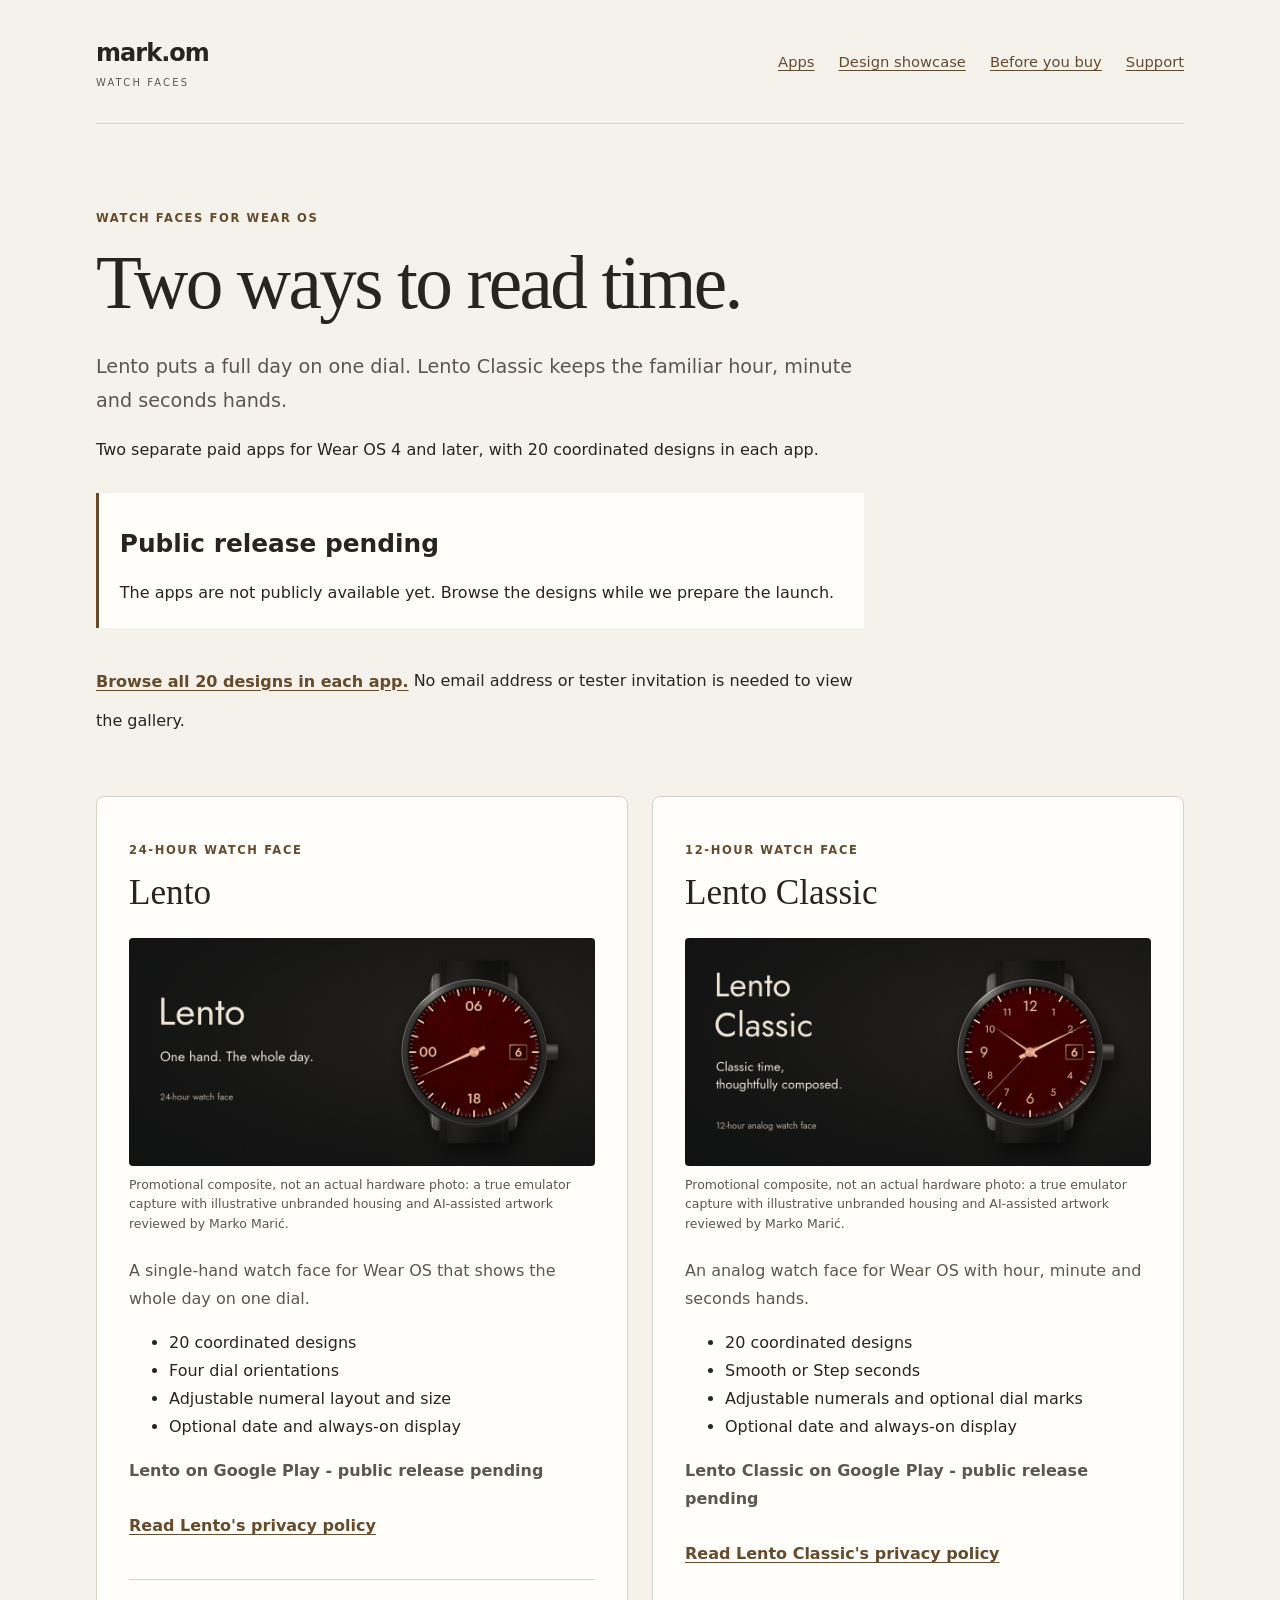
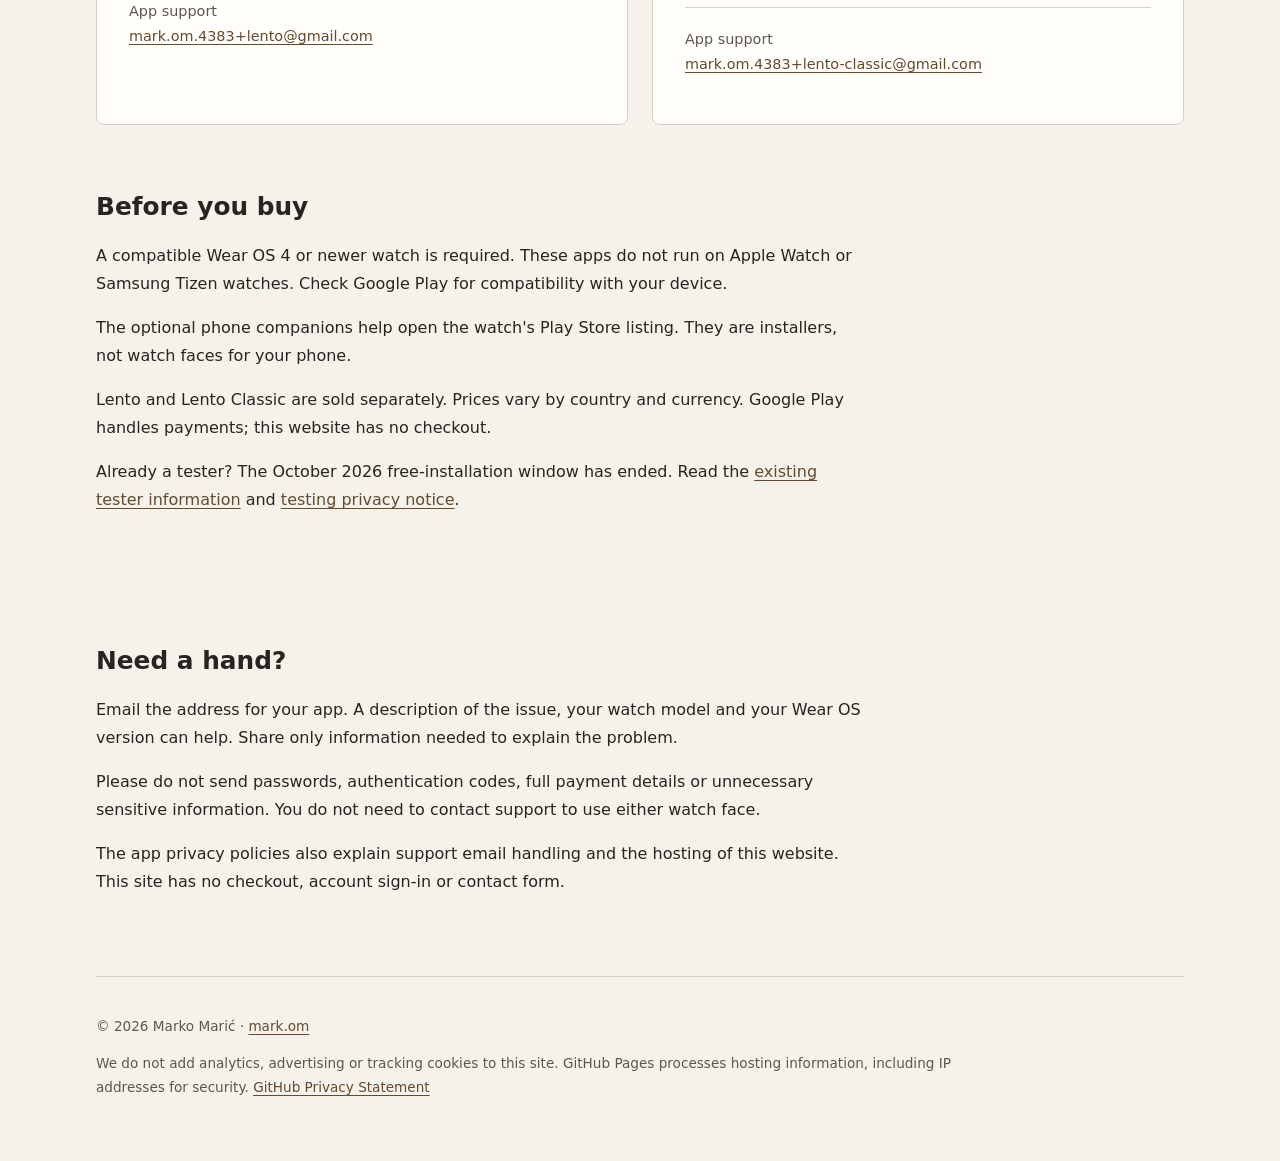
==== commit c7f39ab5: "Show pending public release status" ====
--- a/index.html
+++ b/index.html
@@ -4,7 +4,7 @@
   <meta charset="utf-8">
   <meta name="viewport" content="width=device-width, initial-scale=1">
   <meta name="referrer" content="no-referrer">
-  <meta name="description" content="Lento and Lento Classic are two paid watch face apps for Wear OS 4 and later. Explore 20 designs in each app and view prices on Google Play.">
+  <meta name="description" content="Explore Lento and Lento Classic, two paid watch face apps for Wear OS 4 and later, with 20 designs in each. Public release pending.">
   <title>Lento &amp; Lento Classic | Wear OS watch faces | mark.om</title>
   <link rel="stylesheet" href="styles.css">
 </head>
@@ -19,7 +19,11 @@
       <p class="eyebrow">WATCH FACES FOR WEAR OS</p>
       <h1 id="page-title">Two ways to read time.</h1>
       <p class="lead">Lento puts a full day on one dial. Lento Classic keeps the familiar hour, minute and seconds hands.</p>
-      <p>Two separate paid apps for Wear OS 4 and later, with 20 coordinated designs in each app. View the current price and device compatibility on Google Play.</p>
+      <p>Two separate paid apps for Wear OS 4 and later, with 20 coordinated designs in each app.</p>
+      <aside class="summary" aria-labelledby="release-status-title">
+        <h2 id="release-status-title">Public release pending</h2>
+        <p>The apps are not publicly available yet. Browse the designs while we prepare the launch.</p>
+      </aside>
       <p><a class="policy-link" href="invite/">Browse all 20 designs in each app.</a> No email address or tester invitation is needed to view the gallery.</p>
     </section>
     <section id="apps" class="app-grid" aria-label="Watch faces">
@@ -37,7 +41,7 @@
           <li>Adjustable numeral layout and size</li>
           <li>Optional date and always-on display</li>
         </ul>
-        <p><a class="policy-link" href="https://play.google.com/store/apps/details?id=dev.mmaric.lento&amp;utm_source=markom_site&amp;utm_campaign=public_launch_v1" rel="noreferrer">View Lento on Google Play</a></p>
+        <p><strong>Lento on Google Play - public release pending</strong></p>
         <a class="policy-link" href="lento/privacy/index.html">Read Lento's privacy policy</a>
         <p class="contact"><span>App support</span><a href="mailto:mark.om.4383+lento@gmail.com">mark.om.4383+lento@gmail.com</a></p>
       </article>
@@ -55,7 +59,7 @@
           <li>Adjustable numerals and optional dial marks</li>
           <li>Optional date and always-on display</li>
         </ul>
-        <p><a class="policy-link" href="https://play.google.com/store/apps/details?id=dev.mmaric.lento.classic&amp;utm_source=markom_site&amp;utm_campaign=public_launch_v1" rel="noreferrer">View Lento Classic on Google Play</a></p>
+        <p><strong>Lento Classic on Google Play - public release pending</strong></p>
         <a class="policy-link" href="lento-classic/privacy/index.html">Read Lento Classic's privacy policy</a>
         <p class="contact"><span>App support</span><a href="mailto:mark.om.4383+lento-classic@gmail.com">mark.om.4383+lento-classic@gmail.com</a></p>
       </article>
